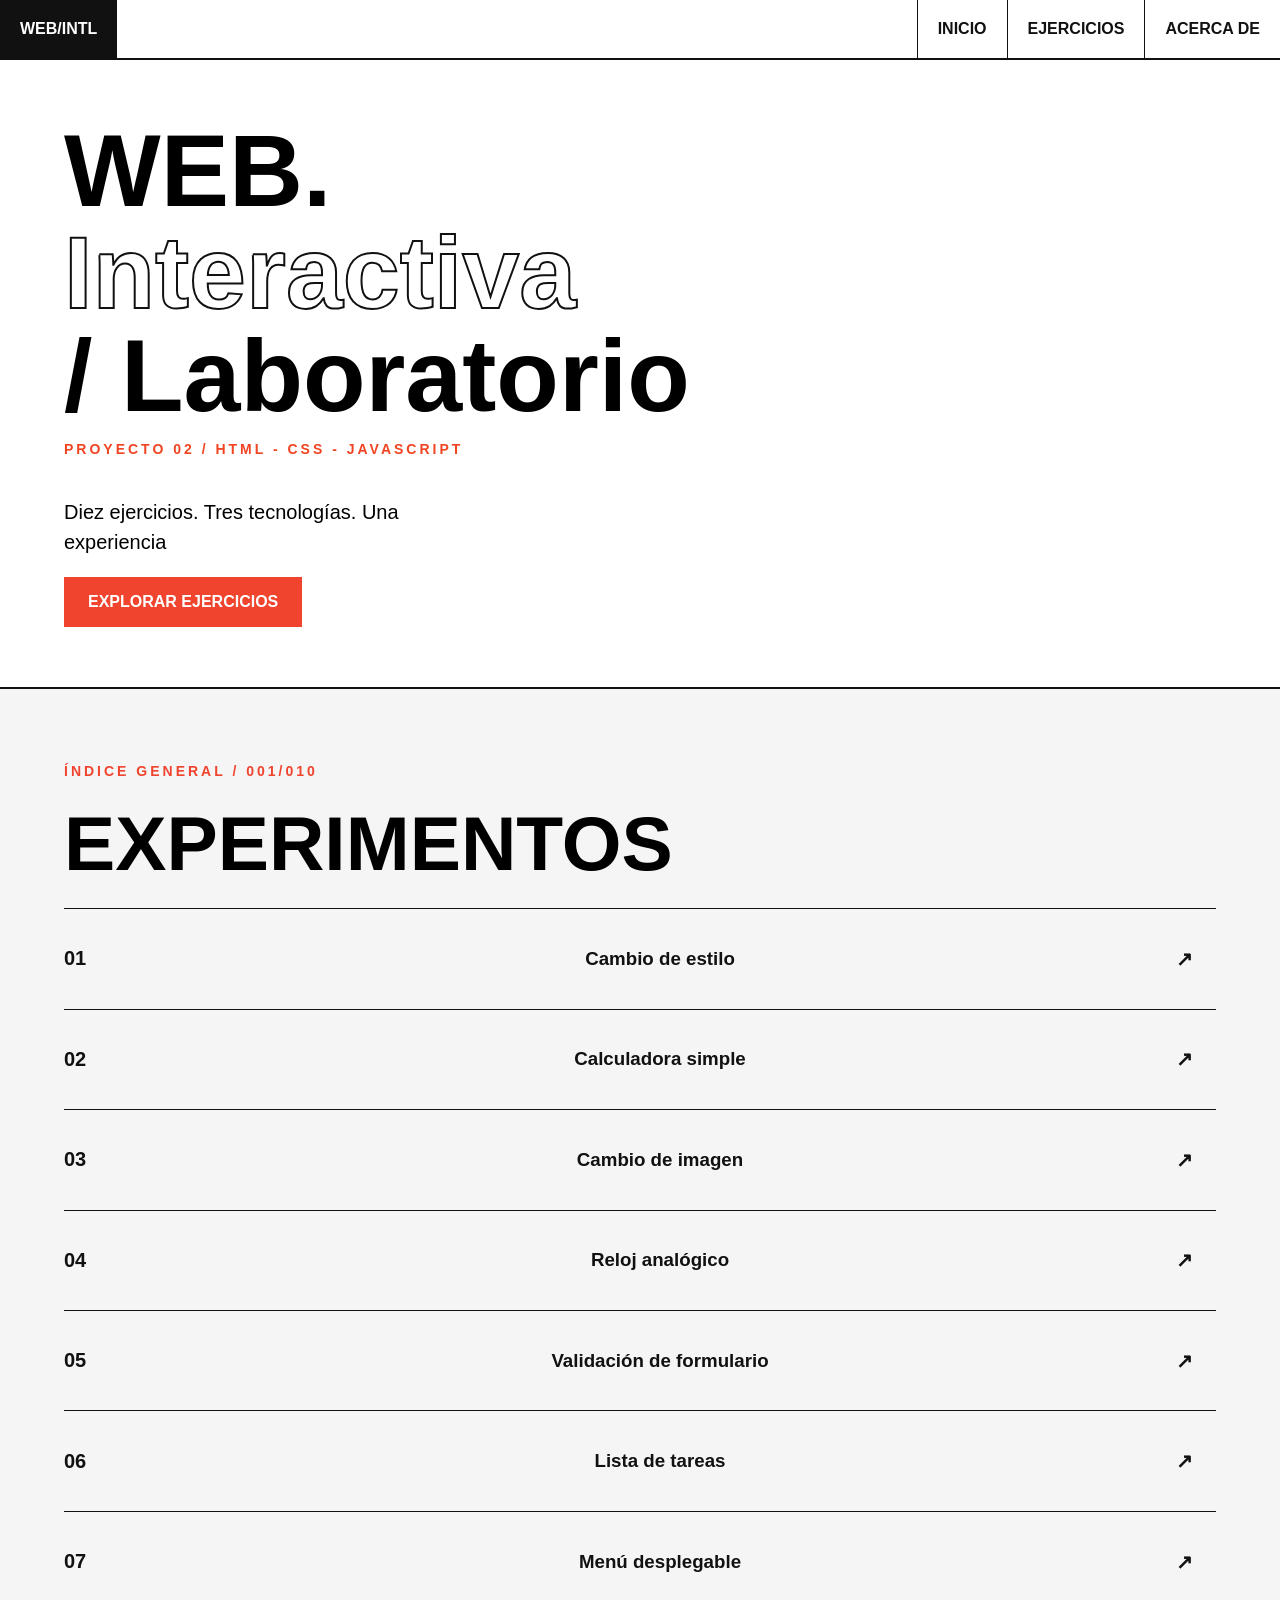
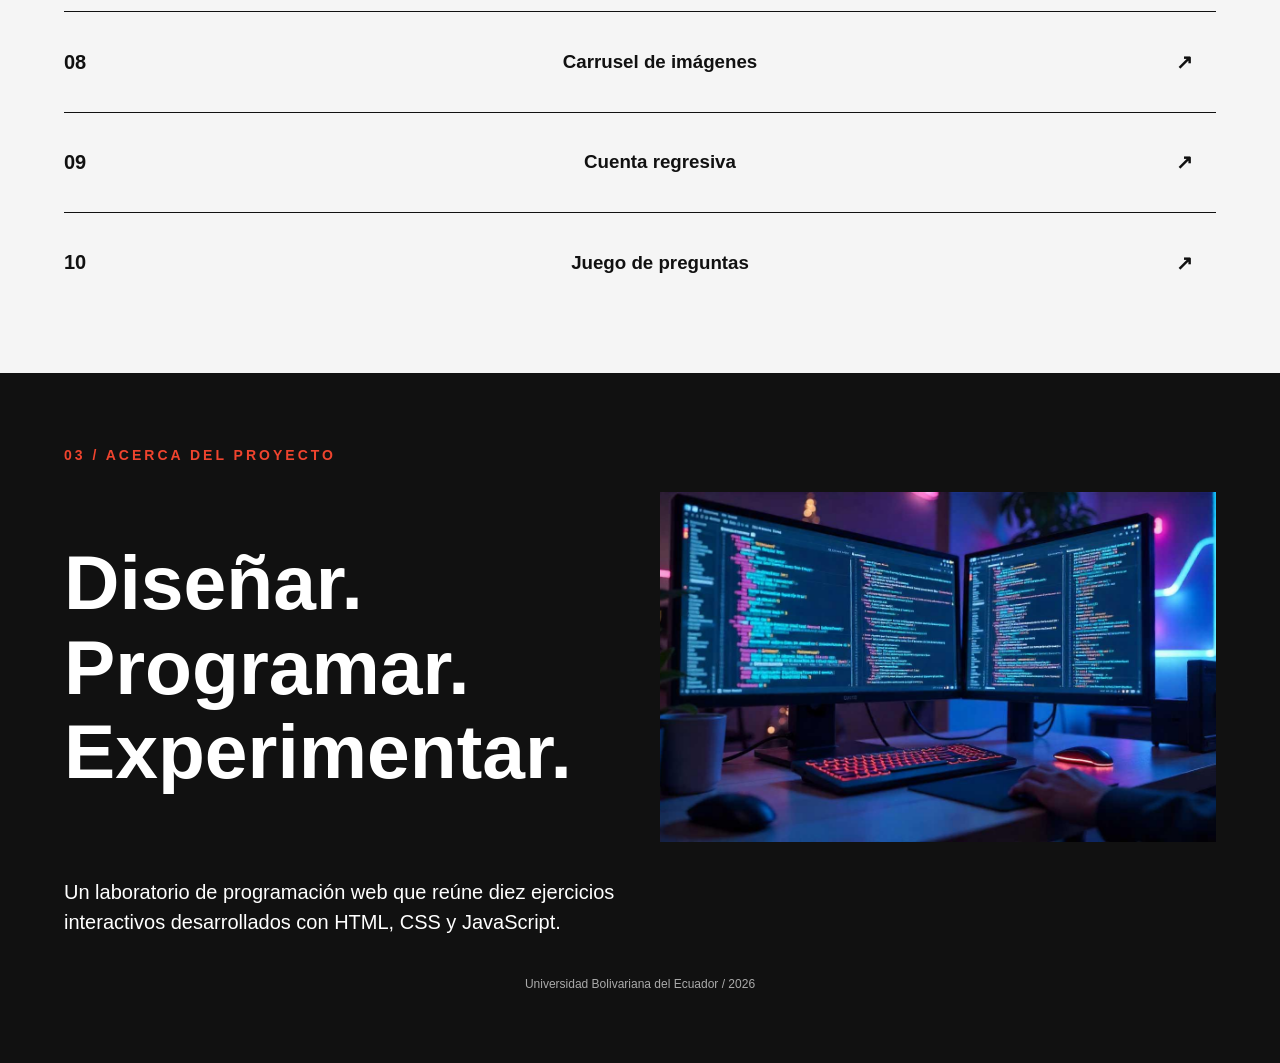
==== index.html @ 18836055 "Agregar pagina principal y ejercicio 01" ====
<!DOCTYPE html>
<html lang="es">
<head>
    <meta charset="UTF-8">
    <meta name="viewport" content="width=device-width, initial-scale=1.0">
    <title>WEB/INTL | Laboratorio Web</title>
    <link rel="stylesheet" href="estilos.css">
</head>
<body>
    <header class="encabezado">
        <a href="index.html" class="marca">WEB/INTL</a>

        <nav class="navegacion">
            <a href="#inicio">INICIO</a>
            <a href="#ejercicios">EJERCICIOS</a>
            <a href="#acerca">ACERCA DE</a>
        </nav>
    </header>
    <main>
        <section id="inicio" class="portada">
            <h1>
                WEB. <br>
                <span class="texto-contorno">Interactiva</span><br>
                / Laboratorio
            </h1>
            <p class="portada-etiqueta">PROYECTO 02 / HTML - CSS - JAVASCRIPT</p>
            <p class="portada-descripcion">Diez ejercicios. Tres tecnologías. Una experiencia</p>
            <a href="#ejercicios" class="boton-principal">EXPLORAR EJERCICIOS</a>
        </section>
        <section id="ejercicios" class="seccion-ejercicios">
            <p class="etiqueta-seccion">ÍNDICE GENERAL / 001/010</p>
            <h2>EXPERIMENTOS</h2>
            <div class="lista-ejercicios">
                <a href="ej01/ej01.html" class="ejercicio"><span>01</span><h3>Cambio de estilo</h3><span>&nearr;</span></a>
                
                <a href="ej01/ej01.html" class="ejercicio"><span>02</span><h3>Calculadora simple</h3><span>&nearr;</span></a>
                
                <a href="ej01/ej01.html" class="ejercicio"><span>03</span><h3>Cambio de imagen</h3><span>&nearr;</span></a>
                
                <a href="ej01/ej01.html" class="ejercicio"><span>04</span><h3>Reloj analógico</h3><span>&nearr;</span></a>
                
                <a href="ej01/ej01.html" class="ejercicio"><span>05</span><h3>Validación de formulario</h3><span>&nearr;</span></a>
                
                <a href="ej01/ej01.html" class="ejercicio"><span>06</span><h3>Lista de tareas</h3><span>&nearr;</span></a>
                
                <a href="ej01/ej01.html" class="ejercicio"><span>07</span><h3>Menú desplegable</h3><span>&nearr;</span></a>
                
                <a href="ej01/ej01.html" class="ejercicio"><span>08</span><h3>Carrusel de imágenes</h3><span>&nearr;</span></a>
                
                <a href="ej01/ej01.html" class="ejercicio"><span>09</span><h3>Cuenta regresiva</h3><span>&nearr;</span></a>

                <a href="ej01/ej01.html" class="ejercicio"><span>10</span><h3>Juego de preguntas</h3><span>&nearr;</span></a>
            </div>
        </section>
    
        <section id="acerca" class="seccion-acerca">
            <p class="etiqueta-acerca">03 / ACERCA DEL PROYECTO</p>
        
        <div class="acerca-contenido">
            <h2>
                Diseñar. <br>
                Programar. <br>
                Experimentar.
            </h2>

            <img src="Imagenes/Imagen PC.jfif" alt="Ilustración relacionada con programación web" class="imagen-acerca">
        </div>
        
    <p class="descripcion-acerca">
        Un laboratorio de programación web que reúne diez ejercicios interactivos desarrollados con HTML, CSS y JavaScript.
    </p>
            <p class="universidad">Universidad Bolivariana del Ecuador / 2026</p>
        </section>
    </main>
</body>
</html>
---- estilos.css ----
body {
    margin: 0;
    font-family: Arial, Helvetica, sans-serif;
}

.encabezado {
    display: flex;
    justify-content: space-between;
    align-items: center;
    background-color: #ffffff;
    border-bottom: 2px solid #111111;
}

.marca {
    background-color: #111111;
    color: #ffffff;
    font-weight: bold;
    text-decoration: none;
    padding: 20px;
}

.navegacion {
    display: flex;
}

.navegacion a {
    color: #111111;
    text-decoration: none;
    font-weight: bold;
    padding: 20px;
    border-left: 1px solid #111111;
    transition: background-color 0.3s ease, color 0.3s ease;
}

.navegacion a:hover {
    background-color: #f0442e;
    color: #ffffff;
}

.portada {
    padding: 60px 5%;
    border-bottom: 2px solid #111111;
}

.portada h1 {
    font-size: clamp(48px, 8vw, 120px);
    font-weight: 900;
    line-height: 1;
    margin: 0;
}

.texto-contorno {
    color: transparent;
    -webkit-text-stroke: 2px #111111;
}

.portada-etiqueta {
    color: #f04422;
    font-size: 14px;
    font-weight: bold;
    letter-spacing: 3px;
    margin-bottom: 30px;
}

.portada-descripcion {
    font-size: 20px;
    line-height: 1.5;
    max-width: 400px;
    margin-top: 40px;
}

.boton-principal {
    display: inline-block;
    background-color: #f0442e;
    color: #ffffff;
    padding: 16px 24px;
    text-decoration: none;
    font-weight: bold;
}

.seccion-ejercicios {
    padding: 60px 5%;
    background-color: #f5f5f5;
}

.etiqueta-seccion {
    color: #f0442e;
    font-size: 14px;
    font-weight: bold;
    letter-spacing: 3px;
}

.seccion-ejercicios h2 {
    font-size: clamp(36px, 6vw, 80px);
    font-weight: 900;
    margin: 20px 0;
}

.ejercicio {
    display: grid;
    grid-template-columns: 80px 1fr 40px;
    align-items: center;
    padding: 20px 0;
    border-top: 1px solid #111111;
    color: #111111;
    text-decoration: none;
    transition: background-color 0.3s ease, padding 0.3s ease;
}

.ejercicio:hover {
    background-color: #f0442e;
    padding-left: 20px;
    padding-right: 20px;
}

.ejercicio span {
    font-weight: bold;
    font-size: 20px;
}

.ejercicio h3 {
    text-align: center;
    transition: transform 0.3s ease;
}

.ejercicio:hover h3 {
    transform: translateX(8px);
}

.seccion-acerca {
    background-color: #111111;
    color: #ffffff;
    padding: 60px 5%;
}

.etiqueta-acerca {
    color: #f0442e;
    font-size: 14px;
    font-weight: bold;
    letter-spacing: 3px;
}

.seccion-acerca h2 {
    font-size: clamp(36px, 6vw, 80px);
    font-weight: 900;
    line-height: 1.1;
}

.descripcion-acerca {
    font-size: 20px;
    line-height: 1.5;
    max-width: 600px;
}

.universidad {
    color: #aaaaaa;
    font-size: 12px;
    margin-top: 40px;
    text-align: center;
}

.acerca-contenido {
    display: grid;
    grid-template-columns: 1fr 1fr;
    align-items: center;
    gap: 40px;
}

.imagen-acerca {
    width: 100%;
    height: 350px;
    object-fit: cover;
}

@media (max-width: 768px) {
    .acerca-contenido {
        grid-template-columns: 1fr;
        gap: 20px;
    }

    .imagen-acerca {
        width: 100%;
        height: auto;
    }

    .seccion-acerca h2 {
        font-size: clamp(28px, 7vw, 48px);
    }
}
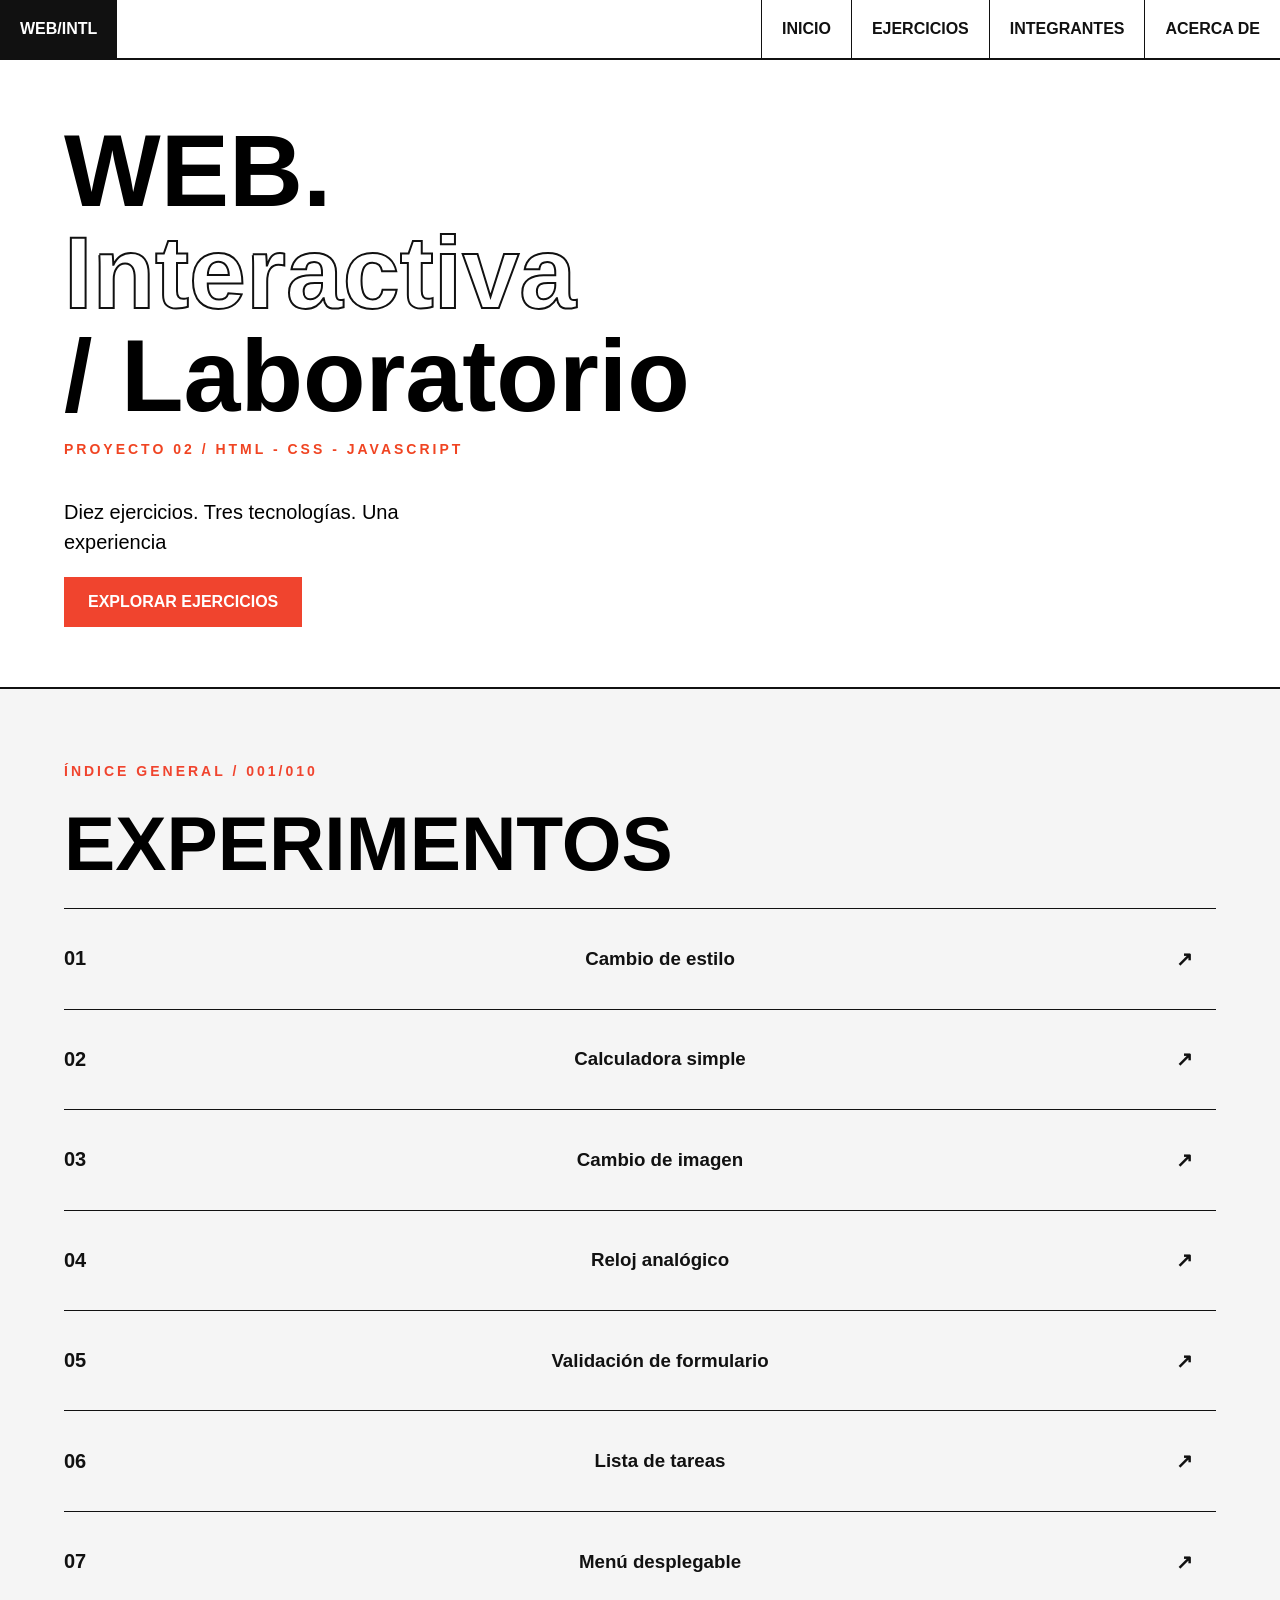
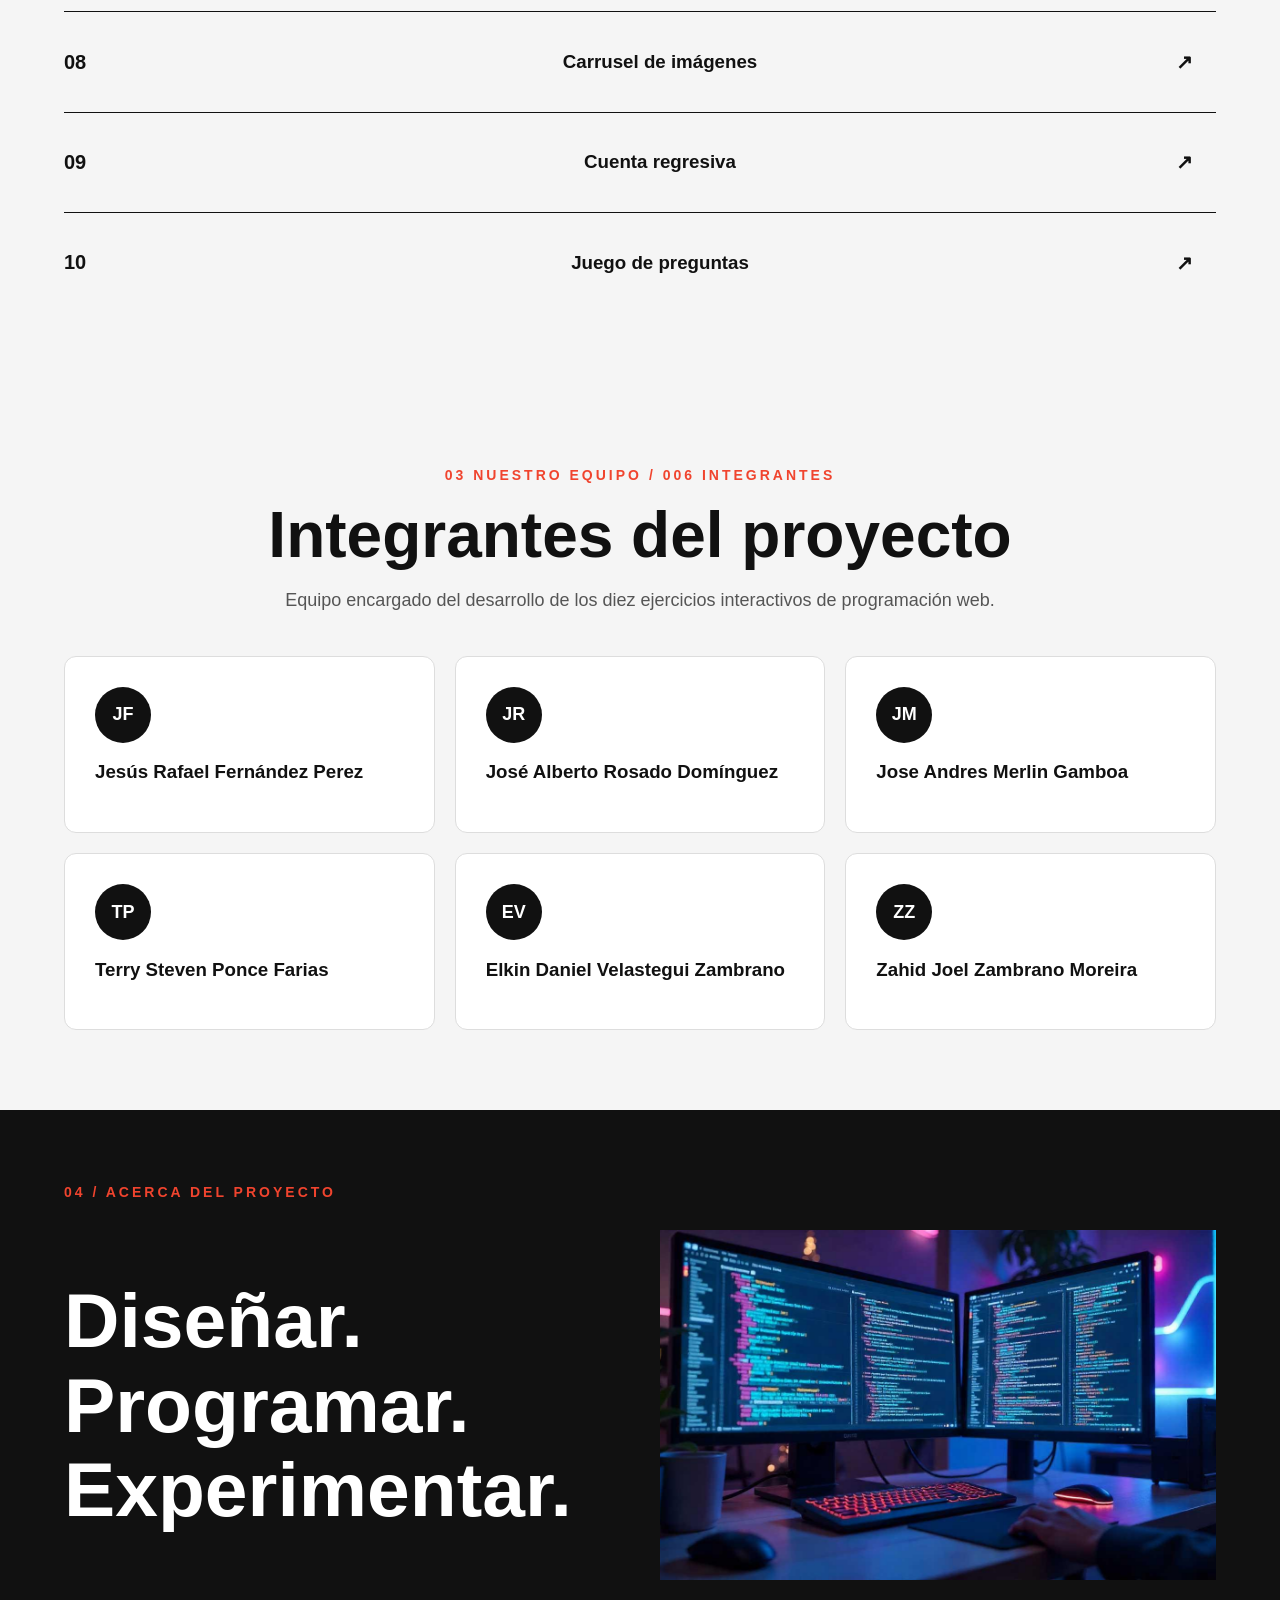
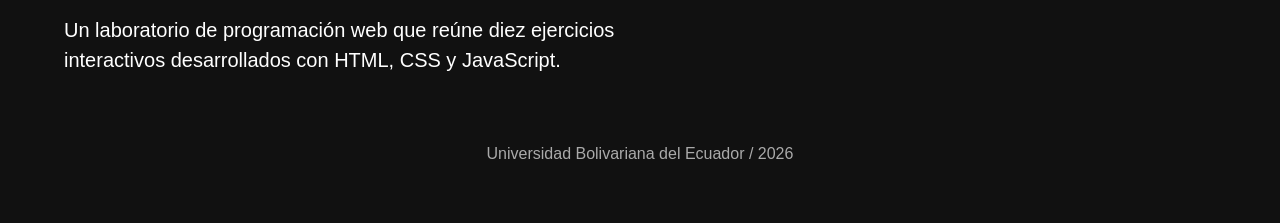
==== commit cd09592e: "Agregar ejercicios y actualizar enlaces del index" ====
--- a/index.html
+++ b/index.html
@@ -13,6 +13,7 @@
         <nav class="navegacion">
             <a href="#inicio">INICIO</a>
             <a href="#ejercicios">EJERCICIOS</a>
+            <a href="#integrantes">INTEGRANTES</a>
             <a href="#acerca">ACERCA DE</a>
         </nav>
     </header>
@@ -33,28 +34,70 @@
             <div class="lista-ejercicios">
                 <a href="ej01/ej01.html" class="ejercicio"><span>01</span><h3>Cambio de estilo</h3><span>&nearr;</span></a>
                 
-                <a href="ej01/ej01.html" class="ejercicio"><span>02</span><h3>Calculadora simple</h3><span>&nearr;</span></a>
+                <a href="ej02/ej02.html" class="ejercicio"><span>02</span><h3>Calculadora simple</h3><span>&nearr;</span></a>
                 
-                <a href="ej01/ej01.html" class="ejercicio"><span>03</span><h3>Cambio de imagen</h3><span>&nearr;</span></a>
+                <a href="ej03/ej03.html" class="ejercicio"><span>03</span><h3>Cambio de imagen</h3><span>&nearr;</span></a>
                 
-                <a href="ej01/ej01.html" class="ejercicio"><span>04</span><h3>Reloj analógico</h3><span>&nearr;</span></a>
+                <a href="ej04/ej04.html" class="ejercicio"><span>04</span><h3>Reloj analógico</h3><span>&nearr;</span></a>
                 
-                <a href="ej01/ej01.html" class="ejercicio"><span>05</span><h3>Validación de formulario</h3><span>&nearr;</span></a>
+                <a href="ej05/ej05.html" class="ejercicio"><span>05</span><h3>Validación de formulario</h3><span>&nearr;</span></a>
                 
-                <a href="ej01/ej01.html" class="ejercicio"><span>06</span><h3>Lista de tareas</h3><span>&nearr;</span></a>
+                <a href="ej06/ej06.html" class="ejercicio"><span>06</span><h3>Lista de tareas</h3><span>&nearr;</span></a>
                 
-                <a href="ej01/ej01.html" class="ejercicio"><span>07</span><h3>Menú desplegable</h3><span>&nearr;</span></a>
+                <a href="ej07/ej07.html" class="ejercicio"><span>07</span><h3>Menú desplegable</h3><span>&nearr;</span></a>
                 
-                <a href="ej01/ej01.html" class="ejercicio"><span>08</span><h3>Carrusel de imágenes</h3><span>&nearr;</span></a>
+                <a href="ej08/ej08.html" class="ejercicio"><span>08</span><h3>Carrusel de imágenes</h3><span>&nearr;</span></a>
                 
-                <a href="ej01/ej01.html" class="ejercicio"><span>09</span><h3>Cuenta regresiva</h3><span>&nearr;</span></a>
+                <a href="ej09/ej09.html" class="ejercicio"><span>09</span><h3>Cuenta regresiva</h3><span>&nearr;</span></a>
 
-                <a href="ej01/ej01.html" class="ejercicio"><span>10</span><h3>Juego de preguntas</h3><span>&nearr;</span></a>
+                <a href="ej10/ej10.html" class="ejercicio"><span>10</span><h3>Juego de preguntas</h3><span>&nearr;</span></a>
             </div>
         </section>
-    
+
+        <section id="integrantes">
+            <p class="etiqueta-seccion">03 NUESTRO EQUIPO / 006 INTEGRANTES</p>
+            <h2>Integrantes del proyecto</h2>
+
+            <p class="integrantes-descripcion">
+                Equipo encargado del desarrollo de los diez ejercicios interactivos de programación web.
+            </p>
+
+            <div class="integrantes-grid">
+                <article class="integrantes-card">
+                    <span class="integrantes-iniciales">JF</span>
+                    <h3>Jesús Rafael Fernández Perez</h3>
+                </article>
+
+                <article class="integrantes-card">
+                    <span class="integrantes-iniciales">JR</span>
+                    <h3>José Alberto Rosado Domínguez</h3>
+                </article>
+                
+                <article class="integrantes-card">
+                    <span class="integrantes-iniciales">JM</span>
+                    <h3>Jose Andres Merlin Gamboa</h3>
+                </article>
+                
+                <article class="integrantes-card">
+                    <span class="integrantes-iniciales">TP</span>
+                    <h3>Terry Steven Ponce Farias</h3>
+                </article>
+                
+                <article class="integrantes-card">
+                    <span class="integrantes-iniciales">EV</span>
+                    <h3>Elkin Daniel Velastegui Zambrano</h3>
+                </article>
+                
+                <article class="integrantes-card">
+                    <span class="integrantes-iniciales">ZZ</span>
+                    <h3>Zahid Joel Zambrano Moreira</h3>
+                </article>
+            </div>
+
+        </section>
+
         <section id="acerca" class="seccion-acerca">
-            <p class="etiqueta-acerca">03 / ACERCA DEL PROYECTO</p>
+            <p class="etiqueta-acerca">04 / ACERCA DEL PROYECTO</p>
         
         <div class="acerca-contenido">
             <h2>
--- a/estilos.css
+++ b/estilos.css
@@ -1,6 +1,7 @@
 body {
     margin: 0;
     font-family: Arial, Helvetica, sans-serif;
+
 }
 
 .encabezado {
@@ -152,13 +153,6 @@
     max-width: 600px;
 }
 
-.universidad {
-    color: #aaaaaa;
-    font-size: 12px;
-    margin-top: 40px;
-    text-align: center;
-}
-
 .acerca-contenido {
     display: grid;
     grid-template-columns: 1fr 1fr;
@@ -172,6 +166,69 @@
     object-fit: cover;
 }
 
+#integrantes {
+    padding: 80px 5%;
+    background-color: #f5f5f5;
+    color: #111111;
+    text-align: center;
+}
+
+#integrantes h2 {
+    font-size: clamp(36px, 5vw, 64px);
+    font-weight: 900;
+    margin: 15px 0;
+}
+
+.integrantes-descripcion {
+    font-size: 18px;
+    color: #555555;
+    margin-bottom: 45px;
+}
+
+.integrantes-grid {
+    display: grid;
+    grid-template-columns: repeat(3, 1fr);
+    gap: 20px;
+}
+
+.integrantes-card {
+    background-color: #ffffff;
+    border: 1px solid #dddddd;
+    border-radius: 12px;
+    text-align: left;
+    padding: 30px;
+    transition: transform 0.3s ease, border-color 0.3s ease;
+}
+
+.integrantes-card:hover {
+    transform: translateY(-5px);
+    border-color: #f0442e;
+}
+
+.integrantes-iniciales {
+    display: flex;
+    align-items: center;
+    justify-content: center;
+
+    width: 56px;
+    height: 56px;
+    border-radius: 50%;
+
+    background-color: #111111;
+    color: white;
+    font-size: 18px;
+    font-weight: bolder;
+}
+
+.universidad {
+    color: #aaaaaa;
+    font-size: 16px;
+    font-weight: 500;
+    margin-top: 70px;
+    margin-bottom: 0;
+    text-align: center;
+}
+
 @media (max-width: 768px) {
     .acerca-contenido {
         grid-template-columns: 1fr;
@@ -186,4 +243,39 @@
     .seccion-acerca h2 {
         font-size: clamp(28px, 7vw, 48px);
     }
+
+    .integrantes-grid {
+        grid-template-columns: 1fr;
+    }
+
+    #integrantes {
+        padding: 50px 5%;
+    }
+
+    .integrantes-card {
+        padding: 25px;
+    }
+
+    .encabezado {
+        flex-direction: column;
+    }
+
+    .marca {
+        width: 100%;
+        box-sizing: border-box;
+        text-align: center;
+    }
+
+    .navegacion {
+        width: 100%;
+        flex-wrap: wrap;
+    }
+
+    .navegacion a {
+        box-sizing: border-box;
+        width: 50%;
+        text-align: center;
+        padding: 15px 5px;
+        font-size: 12px;
+    }
 }
